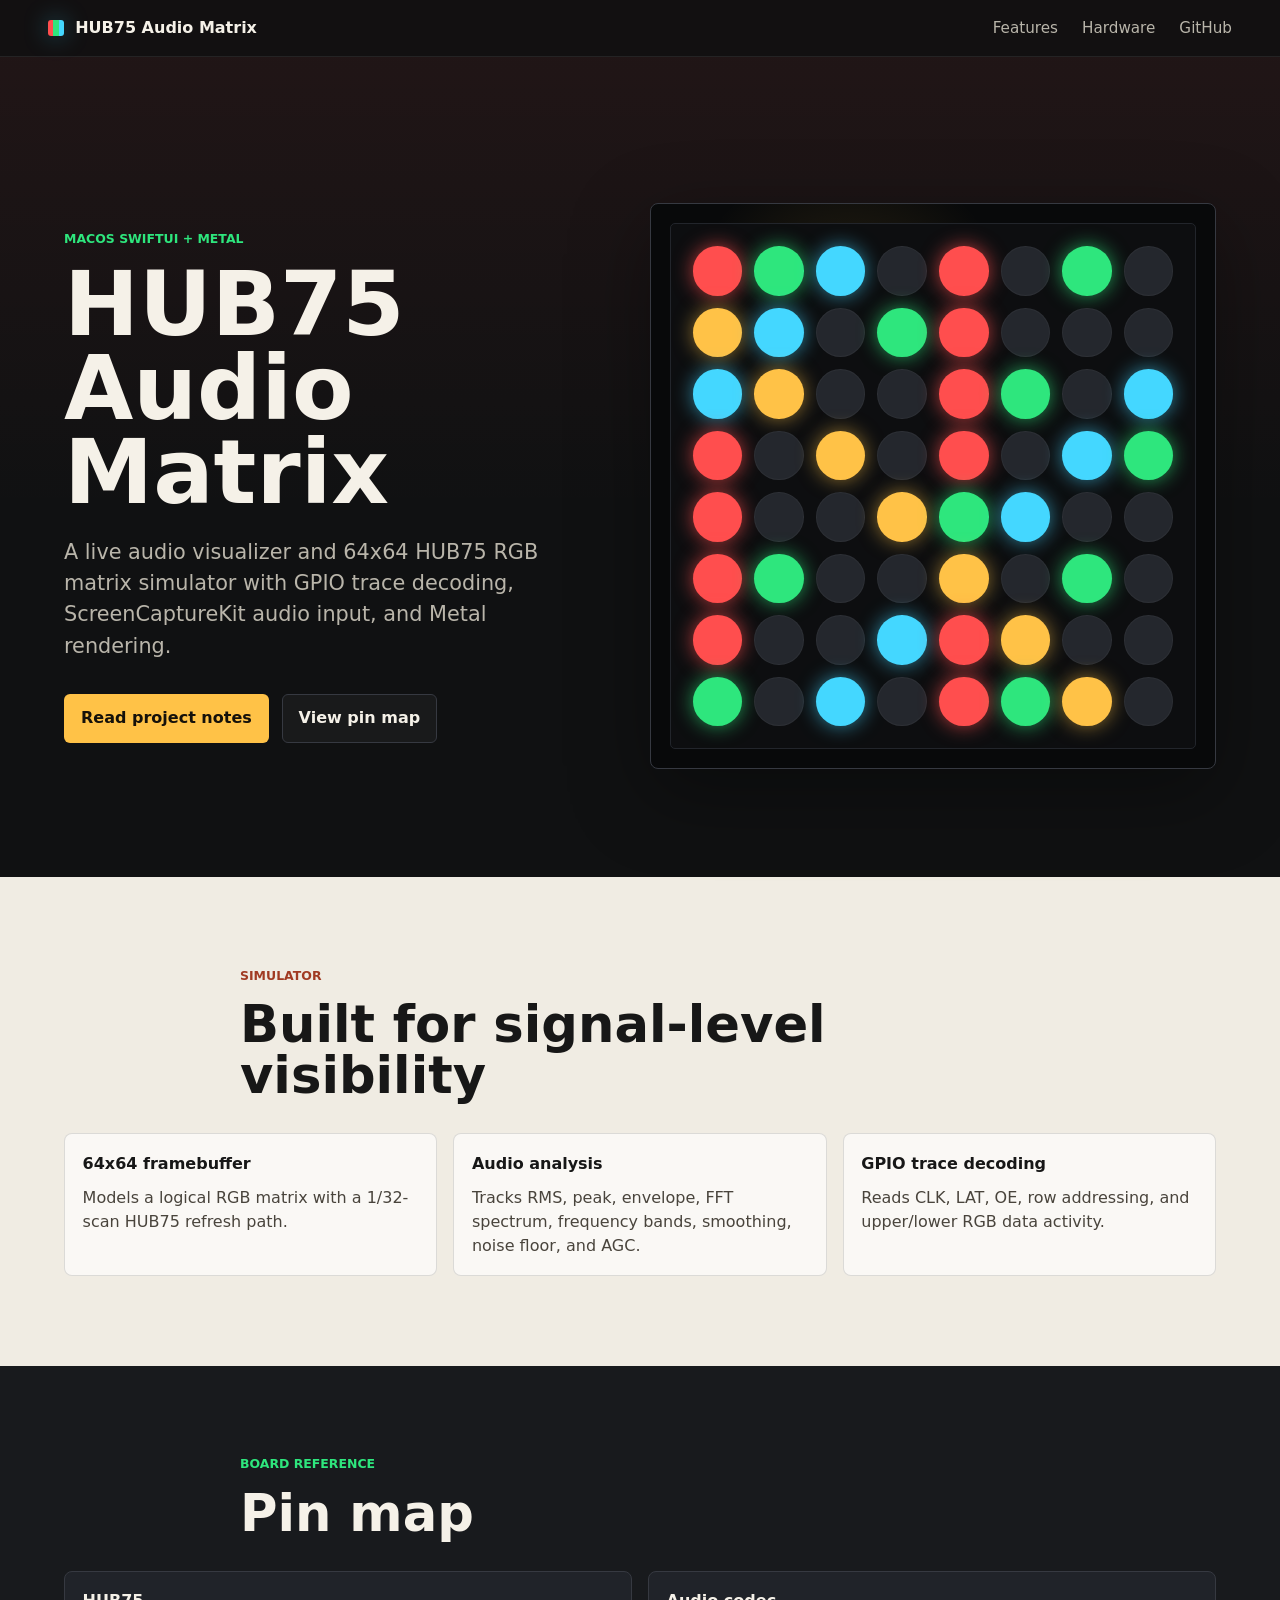
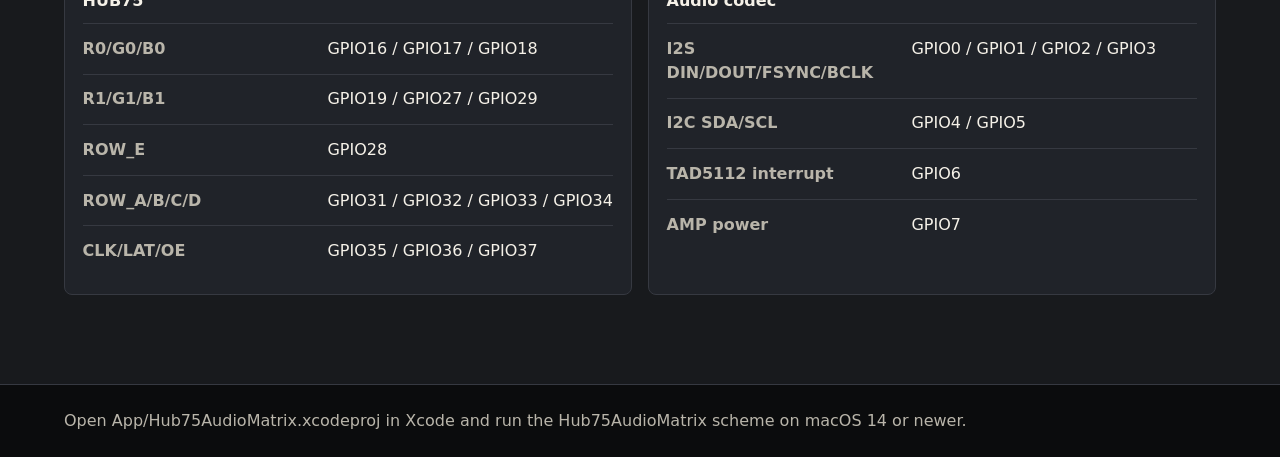
==== index.html @ 1bd6d4e6 "work" ====
<!doctype html>
<html lang="en">
  <head>
    <meta charset="utf-8">
    <meta name="viewport" content="width=device-width, initial-scale=1">
    <meta name="description" content="HUB75 Audio Matrix: a macOS SwiftUI and Metal simulator for live audio-driven LED matrix visuals.">
    <title>HUB75 Audio Matrix</title>
    <link rel="stylesheet" href="styles.css">
  </head>
  <body>
    <header class="site-header">
      <a class="brand" href="#top" aria-label="HUB75 Audio Matrix home">
        <span class="brand-mark" aria-hidden="true"></span>
        <span>HUB75 Audio Matrix</span>
      </a>
      <nav aria-label="Primary navigation">
        <a href="#features">Features</a>
        <a href="#hardware">Hardware</a>
        <a href="https://github.com/ilolson/USB_PD_AMP" rel="noreferrer">GitHub</a>
      </nav>
    </header>

    <main id="top">
      <section class="hero" aria-labelledby="hero-title">
        <div class="hero-copy">
          <p class="eyebrow">macOS SwiftUI + Metal</p>
          <h1 id="hero-title">HUB75 Audio Matrix</h1>
          <p class="lede">
            A live audio visualizer and 64x64 HUB75 RGB matrix simulator with GPIO trace decoding,
            ScreenCaptureKit audio input, and Metal rendering.
          </p>
          <div class="actions" aria-label="Project actions">
            <a class="button primary" href="App/readme.md">Read project notes</a>
            <a class="button secondary" href="#hardware">View pin map</a>
          </div>
        </div>

        <div class="matrix-stage" aria-label="LED matrix preview">
          <div class="matrix-bezel">
            <div class="led-grid" aria-hidden="true">
              <span></span><span></span><span></span><span></span><span></span><span></span><span></span><span></span>
              <span></span><span></span><span></span><span></span><span></span><span></span><span></span><span></span>
              <span></span><span></span><span></span><span></span><span></span><span></span><span></span><span></span>
              <span></span><span></span><span></span><span></span><span></span><span></span><span></span><span></span>
              <span></span><span></span><span></span><span></span><span></span><span></span><span></span><span></span>
              <span></span><span></span><span></span><span></span><span></span><span></span><span></span><span></span>
              <span></span><span></span><span></span><span></span><span></span><span></span><span></span><span></span>
              <span></span><span></span><span></span><span></span><span></span><span></span><span></span><span></span>
            </div>
          </div>
        </div>
      </section>

      <section class="band" id="features" aria-labelledby="features-title">
        <div class="section-heading">
          <p class="eyebrow">Simulator</p>
          <h2 id="features-title">Built for signal-level visibility</h2>
        </div>
        <div class="feature-grid">
          <article>
            <h3>64x64 framebuffer</h3>
            <p>Models a logical RGB matrix with a 1/32-scan HUB75 refresh path.</p>
          </article>
          <article>
            <h3>Audio analysis</h3>
            <p>Tracks RMS, peak, envelope, FFT spectrum, frequency bands, smoothing, noise floor, and AGC.</p>
          </article>
          <article>
            <h3>GPIO trace decoding</h3>
            <p>Reads CLK, LAT, OE, row addressing, and upper/lower RGB data activity.</p>
          </article>
        </div>
      </section>

      <section class="hardware" id="hardware" aria-labelledby="hardware-title">
        <div class="section-heading">
          <p class="eyebrow">Board reference</p>
          <h2 id="hardware-title">Pin map</h2>
        </div>
        <div class="pin-layout">
          <div>
            <h3>HUB75</h3>
            <dl class="pin-list">
              <div><dt>R0/G0/B0</dt><dd>GPIO16 / GPIO17 / GPIO18</dd></div>
              <div><dt>R1/G1/B1</dt><dd>GPIO19 / GPIO27 / GPIO29</dd></div>
              <div><dt>ROW_E</dt><dd>GPIO28</dd></div>
              <div><dt>ROW_A/B/C/D</dt><dd>GPIO31 / GPIO32 / GPIO33 / GPIO34</dd></div>
              <div><dt>CLK/LAT/OE</dt><dd>GPIO35 / GPIO36 / GPIO37</dd></div>
            </dl>
          </div>
          <div>
            <h3>Audio codec</h3>
            <dl class="pin-list">
              <div><dt>I2S DIN/DOUT/FSYNC/BCLK</dt><dd>GPIO0 / GPIO1 / GPIO2 / GPIO3</dd></div>
              <div><dt>I2C SDA/SCL</dt><dd>GPIO4 / GPIO5</dd></div>
              <div><dt>TAD5112 interrupt</dt><dd>GPIO6</dd></div>
              <div><dt>AMP power</dt><dd>GPIO7</dd></div>
            </dl>
          </div>
        </div>
      </section>
    </main>

    <footer>
      <span>Open App/Hub75AudioMatrix.xcodeproj in Xcode and run the Hub75AudioMatrix scheme on macOS 14 or newer.</span>
    </footer>
  </body>
</html>
---- styles.css ----
:root {
  color-scheme: dark;
  --bg: #101112;
  --panel: #181a1d;
  --panel-strong: #202329;
  --text: #f5f1e8;
  --muted: #b9b5aa;
  --line: #363941;
  --red: #ff4e4e;
  --amber: #ffc247;
  --green: #2ee67d;
  --cyan: #44d7ff;
  --shadow: 0 24px 80px rgba(0, 0, 0, 0.35);
}

* {
  box-sizing: border-box;
}

html {
  scroll-behavior: smooth;
}

body {
  margin: 0;
  min-width: 320px;
  background:
    linear-gradient(180deg, rgba(255, 78, 78, 0.08), transparent 32rem),
    var(--bg);
  color: var(--text);
  font-family: Inter, ui-sans-serif, system-ui, -apple-system, BlinkMacSystemFont, "Segoe UI", sans-serif;
  line-height: 1.5;
}

a {
  color: inherit;
  text-decoration: none;
}

.site-header {
  position: sticky;
  top: 0;
  z-index: 10;
  display: flex;
  align-items: center;
  justify-content: space-between;
  gap: 1.5rem;
  padding: 1rem clamp(1rem, 4vw, 3rem);
  border-bottom: 1px solid rgba(255, 255, 255, 0.08);
  background: rgba(16, 17, 18, 0.88);
  backdrop-filter: blur(16px);
}

.brand,
nav,
.actions {
  display: flex;
  align-items: center;
}

.brand {
  gap: 0.7rem;
  min-width: 0;
  font-weight: 750;
}

.brand-mark {
  width: 1rem;
  height: 1rem;
  flex: 0 0 auto;
  border-radius: 3px;
  background:
    linear-gradient(90deg, var(--red) 0 33%, var(--green) 33% 66%, var(--cyan) 66% 100%);
  box-shadow: 0 0 24px rgba(68, 215, 255, 0.36);
}

nav {
  gap: clamp(0.75rem, 2vw, 1.5rem);
  color: var(--muted);
  font-size: 0.95rem;
}

nav a:hover {
  color: var(--text);
}

.hero {
  display: grid;
  grid-template-columns: minmax(0, 0.9fr) minmax(18rem, 1fr);
  gap: clamp(2rem, 6vw, 5rem);
  align-items: center;
  min-height: calc(100vh - 5rem);
  padding: clamp(3rem, 8vw, 7rem) clamp(1rem, 5vw, 4rem) clamp(2rem, 5vw, 4rem);
}

.hero-copy {
  max-width: 44rem;
}

.eyebrow {
  margin: 0 0 0.85rem;
  color: var(--green);
  font-size: 0.78rem;
  font-weight: 800;
  letter-spacing: 0;
  text-transform: uppercase;
}

h1,
h2,
h3,
p {
  overflow-wrap: anywhere;
}

h1 {
  margin: 0;
  max-width: 12ch;
  font-size: clamp(3rem, 7vw, 6.5rem);
  line-height: 0.94;
  letter-spacing: 0;
}

h2 {
  margin: 0;
  font-size: clamp(2rem, 4vw, 3.5rem);
  line-height: 1;
  letter-spacing: 0;
}

h3 {
  margin: 0 0 0.6rem;
  font-size: 1rem;
}

.lede {
  max-width: 40rem;
  margin: 1.4rem 0 0;
  color: var(--muted);
  font-size: clamp(1.05rem, 2vw, 1.3rem);
}

.actions {
  flex-wrap: wrap;
  gap: 0.8rem;
  margin-top: 2rem;
}

.button {
  display: inline-flex;
  align-items: center;
  justify-content: center;
  min-height: 2.75rem;
  padding: 0.72rem 1rem;
  border: 1px solid var(--line);
  border-radius: 6px;
  font-weight: 750;
}

.button.primary {
  border-color: rgba(255, 194, 71, 0.65);
  background: var(--amber);
  color: #15110a;
}

.button.secondary {
  background: rgba(255, 255, 255, 0.04);
}

.matrix-stage {
  display: grid;
  place-items: center;
  min-width: 0;
}

.matrix-bezel {
  width: min(100%, 38rem);
  aspect-ratio: 1;
  padding: clamp(0.75rem, 2vw, 1.2rem);
  border: 1px solid var(--line);
  border-radius: 8px;
  background:
    radial-gradient(circle at 35% 20%, rgba(255, 194, 71, 0.14), transparent 28%),
    #08090a;
  box-shadow: var(--shadow);
}

.led-grid {
  display: grid;
  grid-template-columns: repeat(8, 1fr);
  gap: clamp(0.35rem, 1vw, 0.75rem);
  width: 100%;
  height: 100%;
  padding: clamp(0.8rem, 2vw, 1.35rem);
  border: 1px solid #22252b;
  border-radius: 5px;
  background: #0d0e10;
}

.led-grid span {
  display: block;
  border-radius: 50%;
  background: #24272d;
  box-shadow: inset 0 0 0 1px rgba(255, 255, 255, 0.04);
}

.led-grid span:nth-child(4n + 1) {
  background: var(--red);
  box-shadow: 0 0 1.2rem rgba(255, 78, 78, 0.7);
}

.led-grid span:nth-child(5n + 2) {
  background: var(--green);
  box-shadow: 0 0 1.2rem rgba(46, 230, 125, 0.65);
}

.led-grid span:nth-child(7n + 3) {
  background: var(--cyan);
  box-shadow: 0 0 1.2rem rgba(68, 215, 255, 0.6);
}

.led-grid span:nth-child(9n) {
  background: var(--amber);
  box-shadow: 0 0 1.2rem rgba(255, 194, 71, 0.55);
}

.band,
.hardware {
  padding: clamp(3rem, 7vw, 6rem) clamp(1rem, 5vw, 4rem);
}

.band {
  background: #f0ece3;
  color: #171717;
}

.band .eyebrow {
  color: #a13b23;
}

.section-heading {
  max-width: 50rem;
  margin: 0 auto 2rem;
}

.feature-grid,
.pin-layout {
  display: grid;
  grid-template-columns: repeat(3, minmax(0, 1fr));
  gap: 1rem;
  max-width: 72rem;
  margin: 0 auto;
}

.feature-grid article,
.pin-layout > div {
  border: 1px solid rgba(0, 0, 0, 0.12);
  border-radius: 8px;
  padding: 1.1rem;
  background: rgba(255, 255, 255, 0.64);
}

.feature-grid p {
  margin: 0;
  color: #49443c;
}

.hardware {
  background: var(--panel);
}

.hardware .section-heading {
  margin-left: auto;
  margin-right: auto;
}

.pin-layout {
  grid-template-columns: repeat(2, minmax(0, 1fr));
}

.pin-layout > div {
  border-color: var(--line);
  background: var(--panel-strong);
}

.pin-list {
  margin: 0;
}

.pin-list div {
  display: grid;
  grid-template-columns: minmax(8rem, 0.8fr) minmax(0, 1fr);
  gap: 1rem;
  padding: 0.8rem 0;
  border-top: 1px solid var(--line);
}

.pin-list dt {
  color: var(--muted);
  font-weight: 750;
}

.pin-list dd {
  margin: 0;
}

footer {
  padding: 1.5rem clamp(1rem, 5vw, 4rem);
  border-top: 1px solid var(--line);
  color: var(--muted);
  background: #0b0c0d;
}

@media (max-width: 820px) {
  .site-header {
    align-items: flex-start;
    flex-direction: column;
  }

  .hero,
  .feature-grid,
  .pin-layout {
    grid-template-columns: 1fr;
  }

  .hero {
    min-height: auto;
  }

  h1 {
    max-width: 10ch;
  }
}

@media (max-width: 520px) {
  nav {
    width: 100%;
    justify-content: space-between;
  }

  .button {
    width: 100%;
  }

  .pin-list div {
    grid-template-columns: 1fr;
    gap: 0.25rem;
  }
}
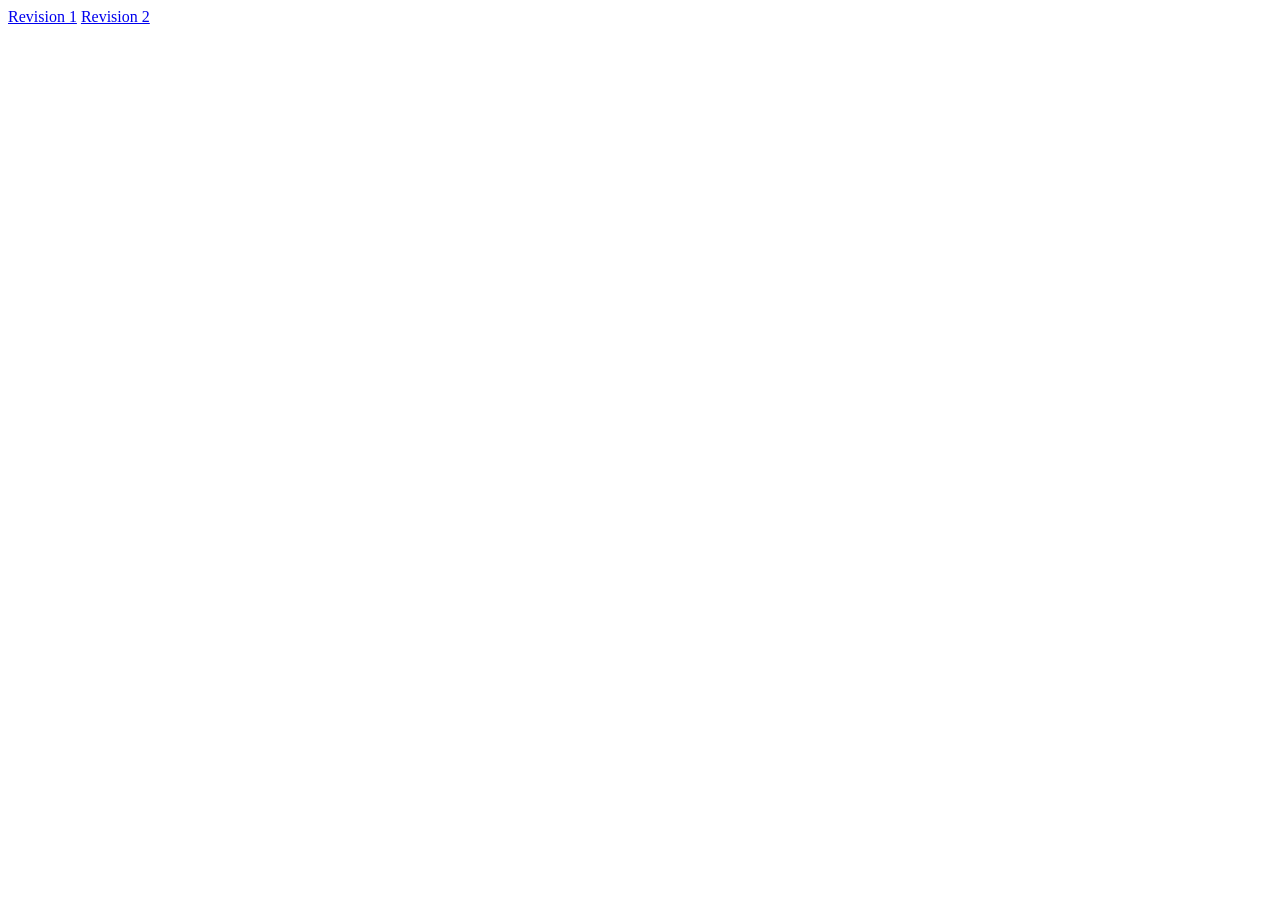
==== commit 0e9a6a41: "work" ====
--- a/index.html
+++ b/index.html
@@ -3,106 +3,12 @@
   <head>
     <meta charset="utf-8">
     <meta name="viewport" content="width=device-width, initial-scale=1">
-    <meta name="description" content="HUB75 Audio Matrix: a macOS SwiftUI and Metal simulator for live audio-driven LED matrix visuals.">
-    <title>HUB75 Audio Matrix</title>
-    <link rel="stylesheet" href="styles.css">
+    <title>USB PD AMP Revisions</title>
   </head>
   <body>
-    <header class="site-header">
-      <a class="brand" href="#top" aria-label="HUB75 Audio Matrix home">
-        <span class="brand-mark" aria-hidden="true"></span>
-        <span>HUB75 Audio Matrix</span>
-      </a>
-      <nav aria-label="Primary navigation">
-        <a href="#features">Features</a>
-        <a href="#hardware">Hardware</a>
-        <a href="https://github.com/ilolson/USB_PD_AMP" rel="noreferrer">GitHub</a>
-      </nav>
-    </header>
-
-    <main id="top">
-      <section class="hero" aria-labelledby="hero-title">
-        <div class="hero-copy">
-          <p class="eyebrow">macOS SwiftUI + Metal</p>
-          <h1 id="hero-title">HUB75 Audio Matrix</h1>
-          <p class="lede">
-            A live audio visualizer and 64x64 HUB75 RGB matrix simulator with GPIO trace decoding,
-            ScreenCaptureKit audio input, and Metal rendering.
-          </p>
-          <div class="actions" aria-label="Project actions">
-            <a class="button primary" href="App/readme.md">Read project notes</a>
-            <a class="button secondary" href="#hardware">View pin map</a>
-          </div>
-        </div>
-
-        <div class="matrix-stage" aria-label="LED matrix preview">
-          <div class="matrix-bezel">
-            <div class="led-grid" aria-hidden="true">
-              <span></span><span></span><span></span><span></span><span></span><span></span><span></span><span></span>
-              <span></span><span></span><span></span><span></span><span></span><span></span><span></span><span></span>
-              <span></span><span></span><span></span><span></span><span></span><span></span><span></span><span></span>
-              <span></span><span></span><span></span><span></span><span></span><span></span><span></span><span></span>
-              <span></span><span></span><span></span><span></span><span></span><span></span><span></span><span></span>
-              <span></span><span></span><span></span><span></span><span></span><span></span><span></span><span></span>
-              <span></span><span></span><span></span><span></span><span></span><span></span><span></span><span></span>
-              <span></span><span></span><span></span><span></span><span></span><span></span><span></span><span></span>
-            </div>
-          </div>
-        </div>
-      </section>
-
-      <section class="band" id="features" aria-labelledby="features-title">
-        <div class="section-heading">
-          <p class="eyebrow">Simulator</p>
-          <h2 id="features-title">Built for signal-level visibility</h2>
-        </div>
-        <div class="feature-grid">
-          <article>
-            <h3>64x64 framebuffer</h3>
-            <p>Models a logical RGB matrix with a 1/32-scan HUB75 refresh path.</p>
-          </article>
-          <article>
-            <h3>Audio analysis</h3>
-            <p>Tracks RMS, peak, envelope, FFT spectrum, frequency bands, smoothing, noise floor, and AGC.</p>
-          </article>
-          <article>
-            <h3>GPIO trace decoding</h3>
-            <p>Reads CLK, LAT, OE, row addressing, and upper/lower RGB data activity.</p>
-          </article>
-        </div>
-      </section>
-
-      <section class="hardware" id="hardware" aria-labelledby="hardware-title">
-        <div class="section-heading">
-          <p class="eyebrow">Board reference</p>
-          <h2 id="hardware-title">Pin map</h2>
-        </div>
-        <div class="pin-layout">
-          <div>
-            <h3>HUB75</h3>
-            <dl class="pin-list">
-              <div><dt>R0/G0/B0</dt><dd>GPIO16 / GPIO17 / GPIO18</dd></div>
-              <div><dt>R1/G1/B1</dt><dd>GPIO19 / GPIO27 / GPIO29</dd></div>
-              <div><dt>ROW_E</dt><dd>GPIO28</dd></div>
-              <div><dt>ROW_A/B/C/D</dt><dd>GPIO31 / GPIO32 / GPIO33 / GPIO34</dd></div>
-              <div><dt>CLK/LAT/OE</dt><dd>GPIO35 / GPIO36 / GPIO37</dd></div>
-            </dl>
-          </div>
-          <div>
-            <h3>Audio codec</h3>
-            <dl class="pin-list">
-              <div><dt>I2S DIN/DOUT/FSYNC/BCLK</dt><dd>GPIO0 / GPIO1 / GPIO2 / GPIO3</dd></div>
-              <div><dt>I2C SDA/SCL</dt><dd>GPIO4 / GPIO5</dd></div>
-              <div><dt>TAD5112 interrupt</dt><dd>GPIO6</dd></div>
-              <div><dt>AMP power</dt><dd>GPIO7</dd></div>
-            </dl>
-          </div>
-        </div>
-      </section>
+    <main>
+      <a href="revisions/revision-1/">Revision 1</a>
+      <a href="revisions/revision-2/">Revision 2</a>
     </main>
-
-    <footer>
-      <span>Open App/Hub75AudioMatrix.xcodeproj in Xcode and run the Hub75AudioMatrix scheme on macOS 14 or newer.</span>
-    </footer>
   </body>
 </html>
